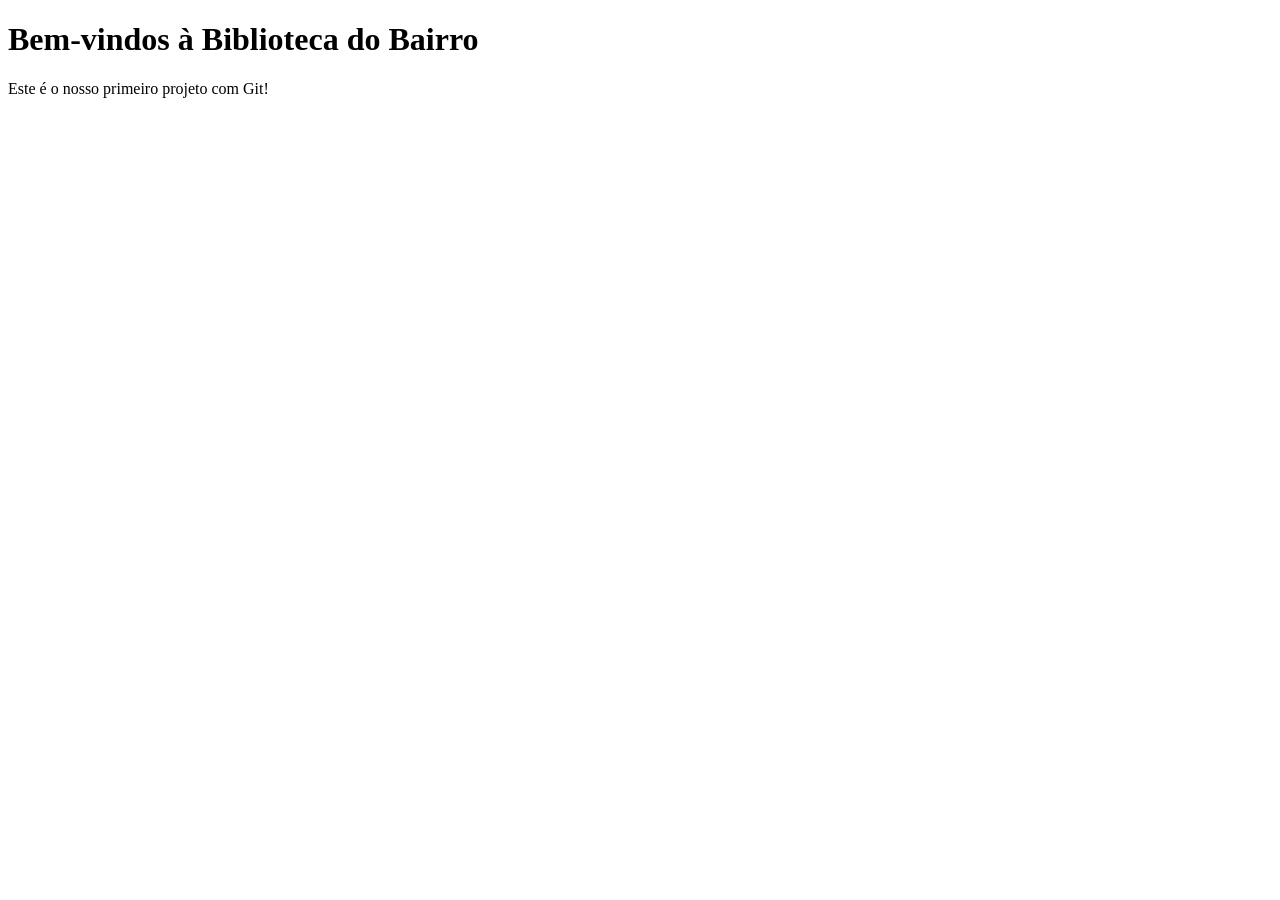
==== index.html @ 57c4ab65 "Corrigir pagina inicial do site" ====
<!DOCTYPE html>
<html lang="pt">
<head>
    <meta charset="UTF-8">
    <title>Biblioteca do Bairro</title>
</head>
<body>
    <h1>Bem-vindos à Biblioteca do Bairro</h1>
    <p>Este é o nosso primeiro projeto com Git!</p>
</body>
</html>
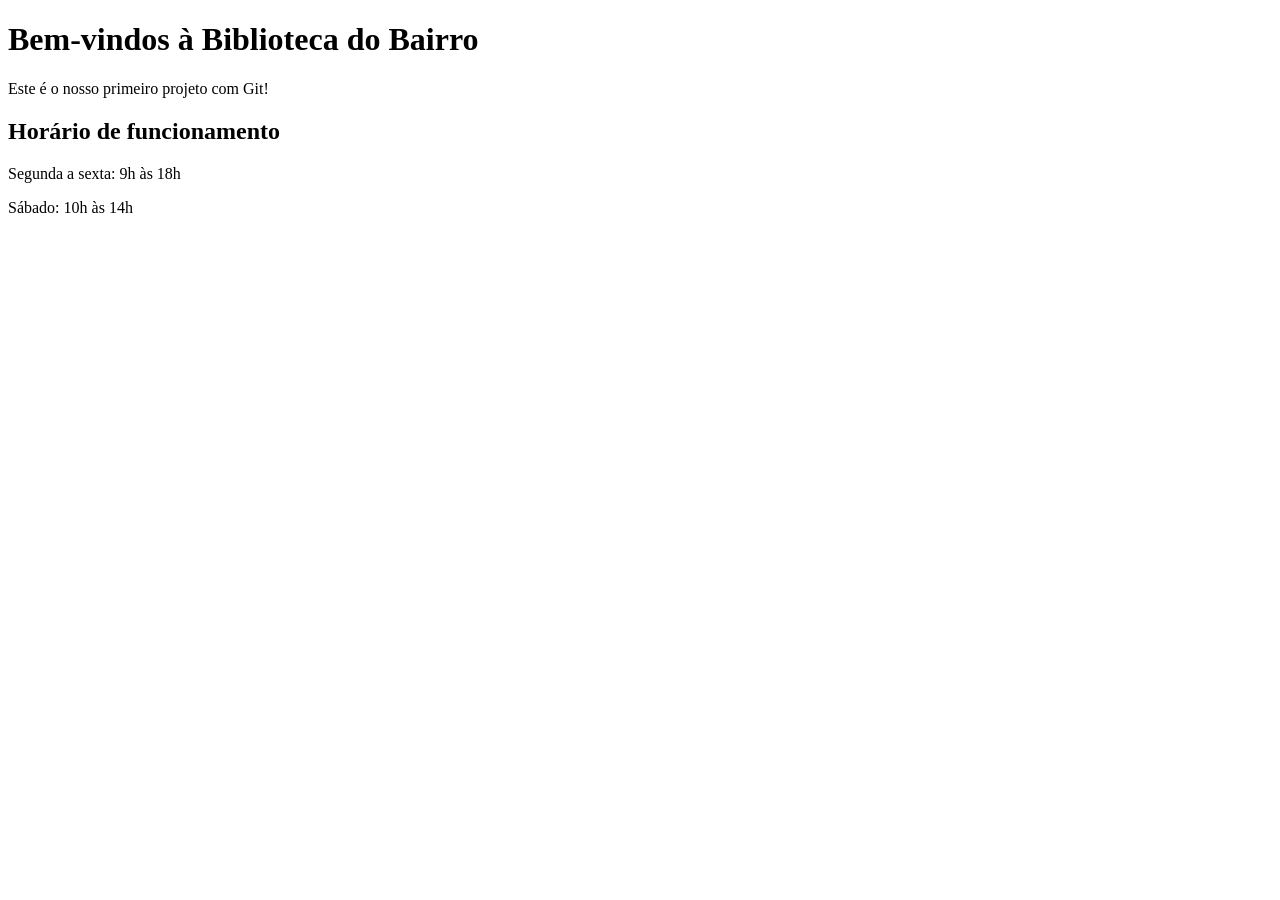
==== commit 1d11bf25: "Adicionar horarios da biblioteca" ====
--- a/index.html
+++ b/index.html
@@ -7,5 +7,9 @@
 <body>
     <h1>Bem-vindos à Biblioteca do Bairro</h1>
     <p>Este é o nosso primeiro projeto com Git!</p>
+
+    <h2>Horário de funcionamento</h2>
+    <p>Segunda a sexta: 9h às 18h</p>
+    <p>Sábado: 10h às 14h</p>
 </body>
 </html>
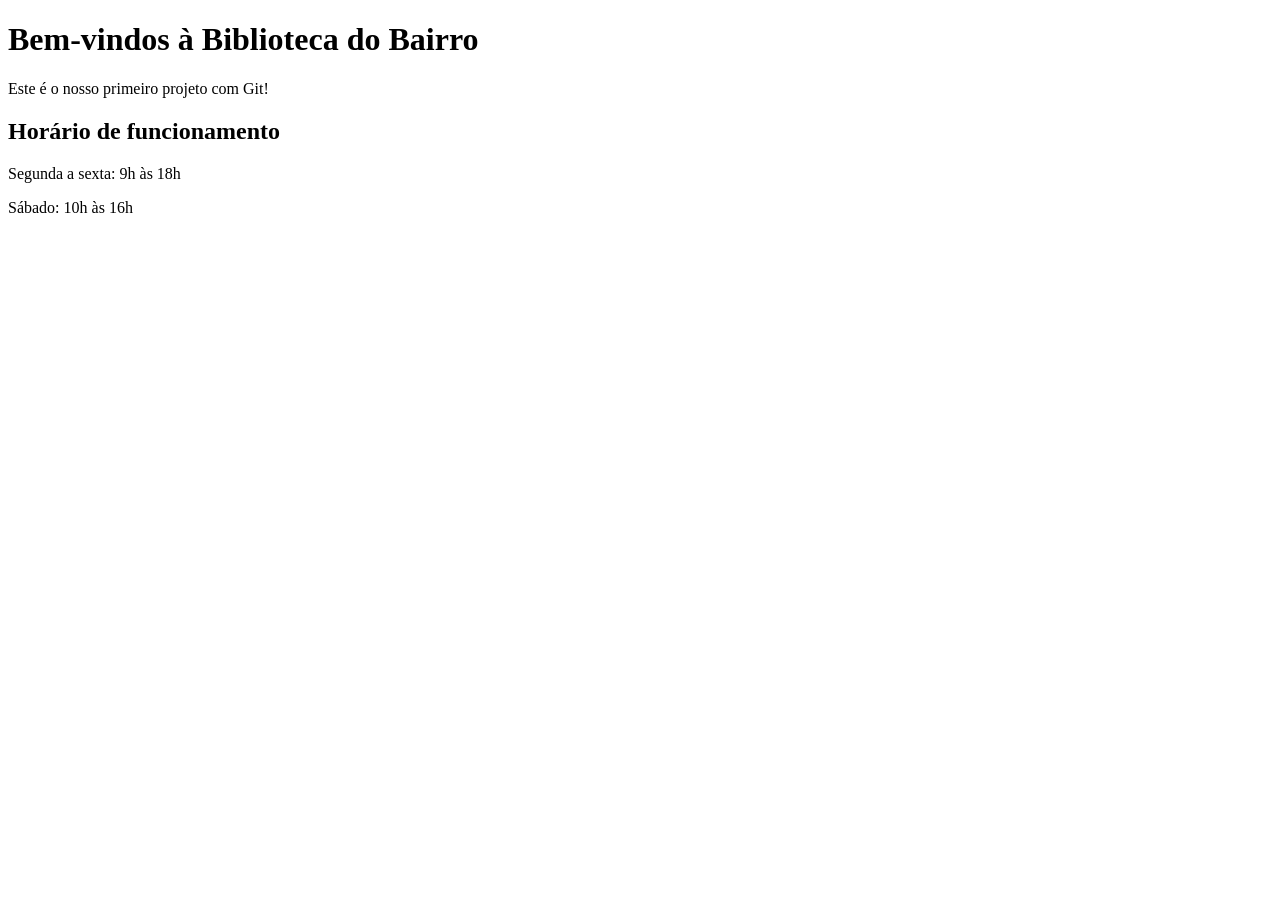
==== commit 008e603a: "Atualizar horario de sabado" ====
--- a/index.html
+++ b/index.html
@@ -10,6 +10,6 @@
 
     <h2>Horário de funcionamento</h2>
     <p>Segunda a sexta: 9h às 18h</p>
-    <p>Sábado: 10h às 14h</p>
+    <p>Sábado: 10h às 16h</p>
 </body>
 </html>
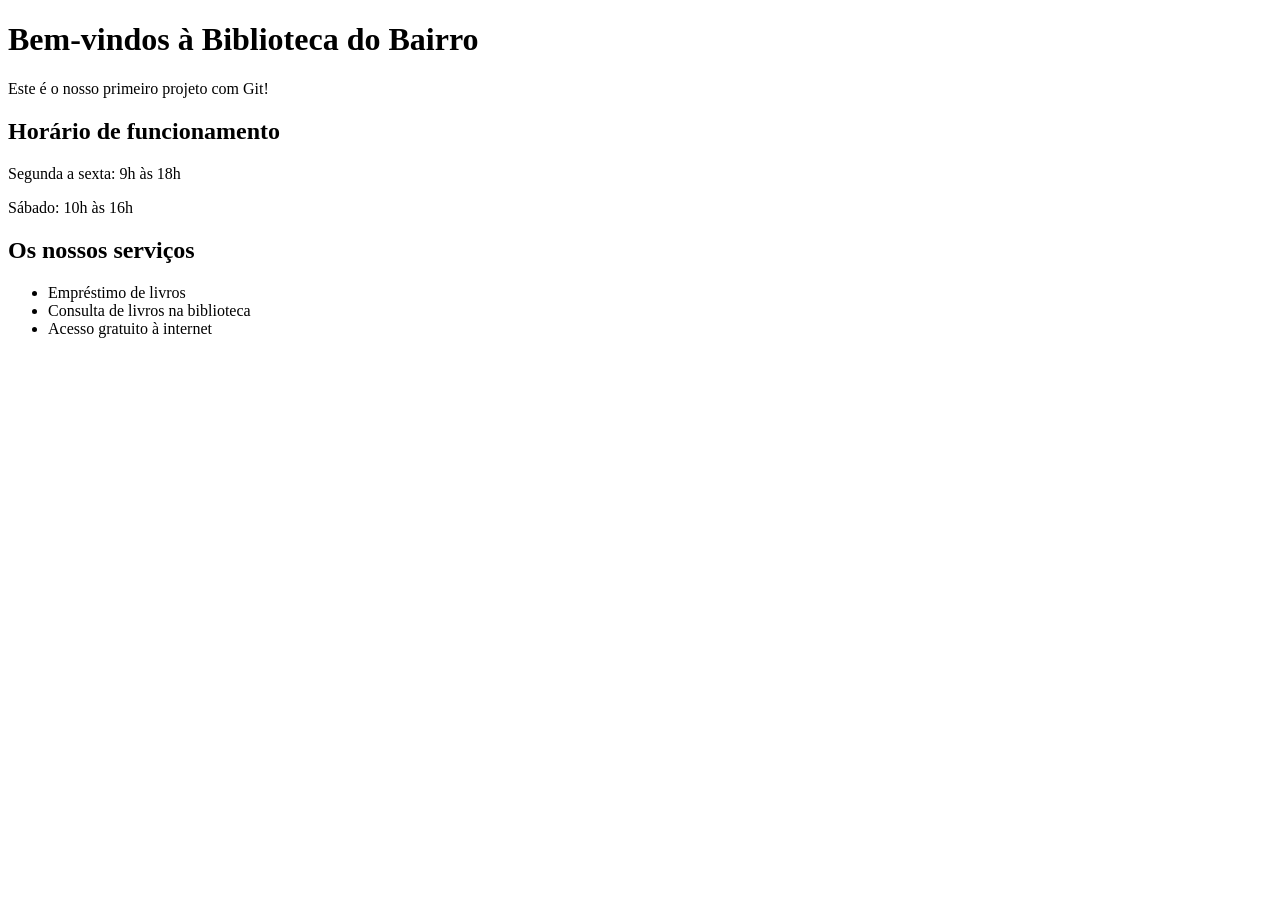
==== commit a1ff8547: "Adicionar servicos da biblioteca" ====
--- a/index.html
+++ b/index.html
@@ -11,5 +11,11 @@
     <h2>Horário de funcionamento</h2>
     <p>Segunda a sexta: 9h às 18h</p>
     <p>Sábado: 10h às 16h</p>
+    <h2>Os nossos serviços</h2>
+<ul>
+    <li>Empréstimo de livros</li>
+    <li>Consulta de livros na biblioteca</li>
+    <li>Acesso gratuito à internet</li>
+</ul>
 </body>
 </html>
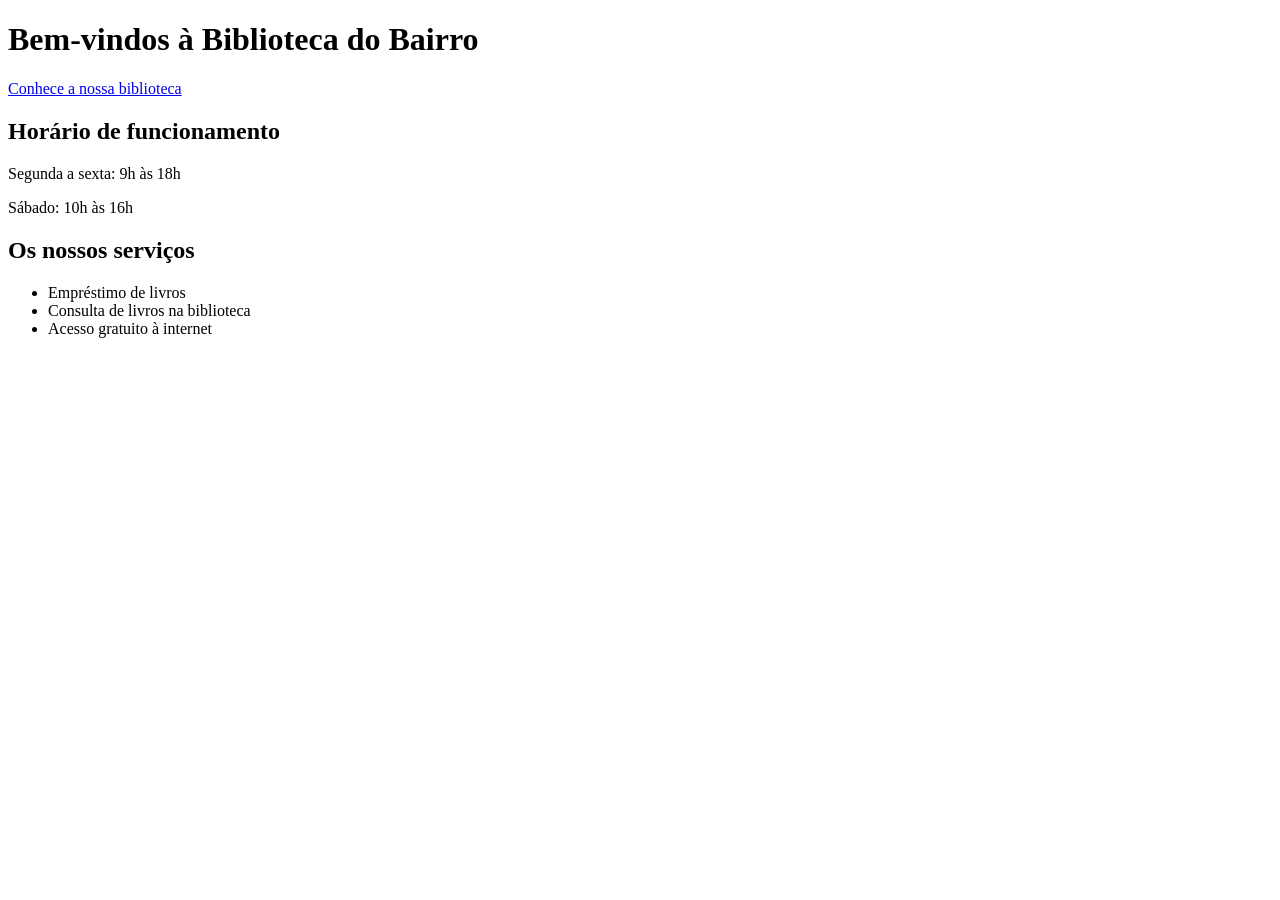
==== commit 021955a5: "Adicionar link para pagina sobre" ====
--- a/index.html
+++ b/index.html
@@ -6,7 +6,7 @@
 </head>
 <body>
     <h1>Bem-vindos à Biblioteca do Bairro</h1>
-    <p>Este é o nosso primeiro projeto com Git!</p>
+    <p><a href="sobre.html">Conhece a nossa biblioteca</a></p>
 
     <h2>Horário de funcionamento</h2>
     <p>Segunda a sexta: 9h às 18h</p>
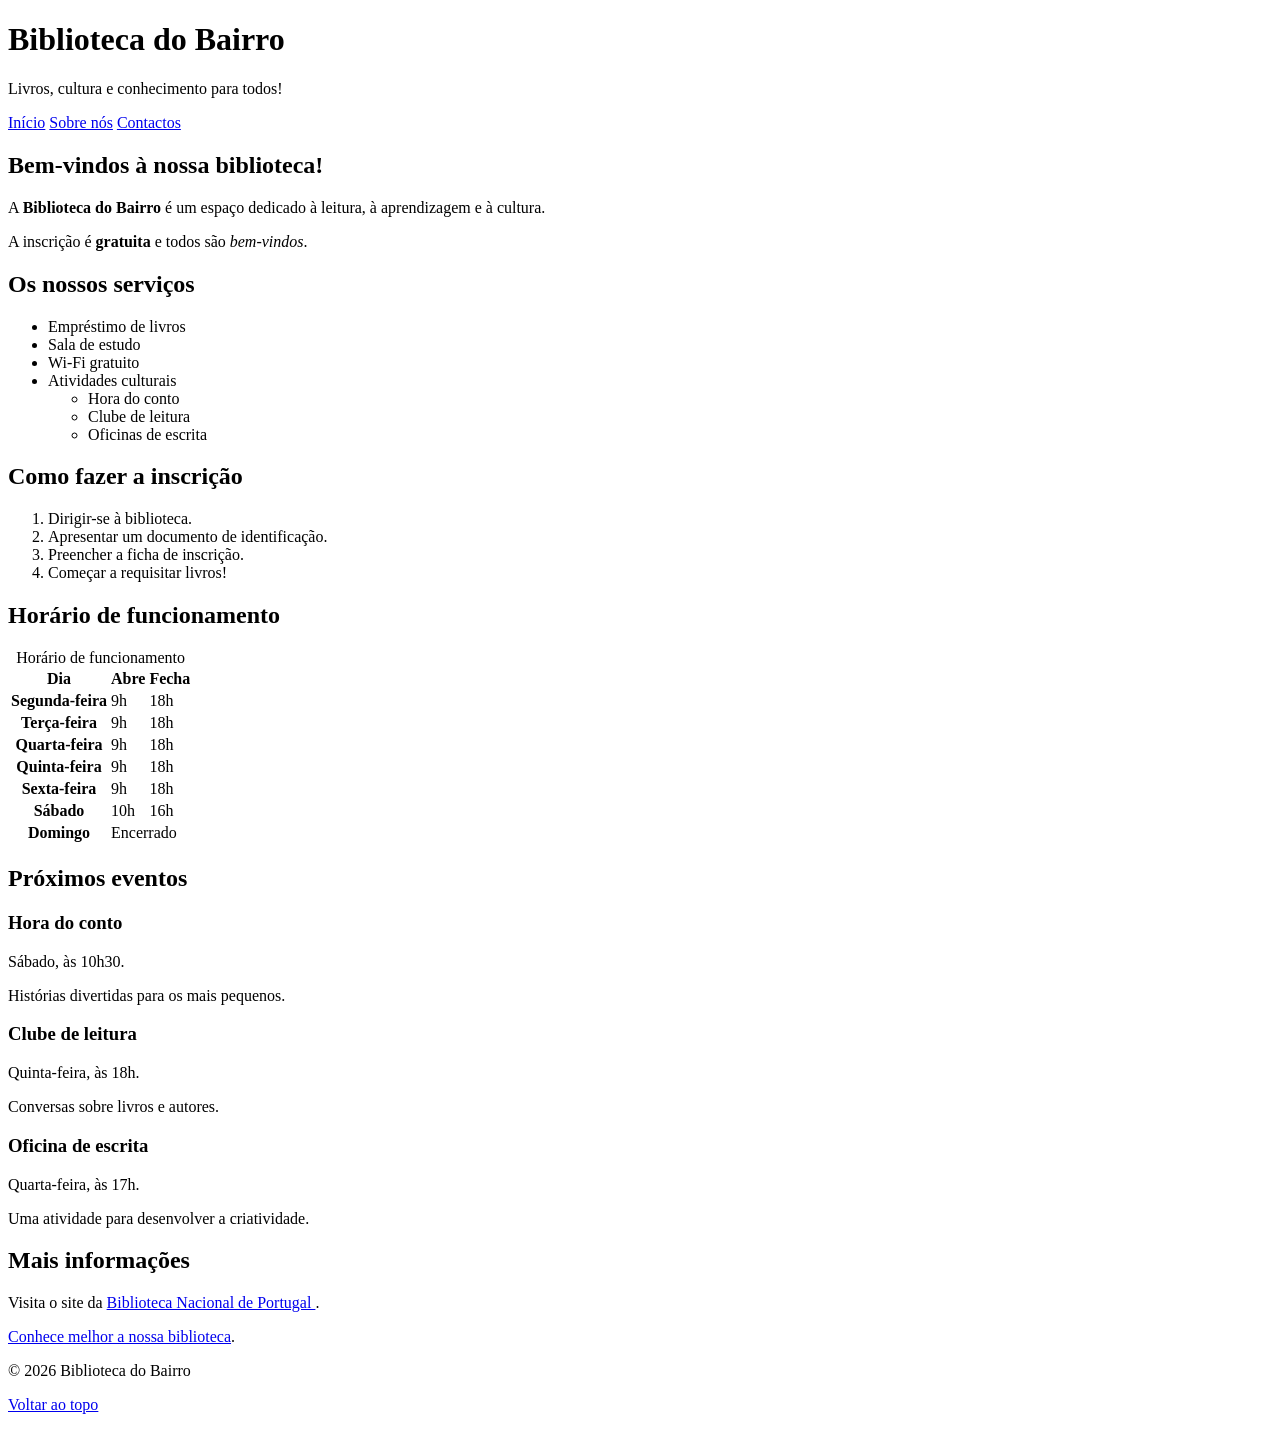
==== commit f5141dcb: "Atualizar pagina inicial com HTML" ====
--- a/index.html
+++ b/index.html
@@ -1,21 +1,163 @@
+
 <!DOCTYPE html>
-<html lang="pt">
+<html lang="pt-PT">
 <head>
     <meta charset="UTF-8">
+    <meta name="viewport" content="width=device-width, initial-scale=1.0">
+    <meta name="description" content="Biblioteca do Bairro: livros, leitura, atividades e serviços para a comunidade.">
     <title>Biblioteca do Bairro</title>
+    <link rel="stylesheet" href="estilos.css">
 </head>
 <body>
-    <h1>Bem-vindos à Biblioteca do Bairro</h1>
-    <p><a href="sobre.html">Conhece a nossa biblioteca</a></p>
 
-    <h2>Horário de funcionamento</h2>
-    <p>Segunda a sexta: 9h às 18h</p>
-    <p>Sábado: 10h às 16h</p>
-    <h2>Os nossos serviços</h2>
-<ul>
-    <li>Empréstimo de livros</li>
-    <li>Consulta de livros na biblioteca</li>
-    <li>Acesso gratuito à internet</li>
-</ul>
+    <header id="topo">
+        <h1>Biblioteca do Bairro</h1>
+        <p class="destaque">Livros, cultura e conhecimento para todos!</p>
+
+        <nav aria-label="Menu principal">
+            <a href="index.html">Início</a>
+            <a href="sobre.html">Sobre nós</a>
+            <a href="contactos.html">Contactos</a>
+        </nav>
+    </header>
+
+    <main>
+        <section aria-labelledby="boas-vindas">
+            <h2 id="boas-vindas">Bem-vindos à nossa biblioteca!</h2>
+            <p>
+                A <strong>Biblioteca do Bairro</strong> é um espaço
+                dedicado à leitura, à aprendizagem e à cultura.
+            </p>
+            <p>
+                A inscrição é <strong>gratuita</strong> e todos são
+                <em>bem-vindos</em>.
+            </p>
+        </section>
+
+        <section id="servicos">
+            <h2>Os nossos serviços</h2>
+
+            <ul>
+                <li>Empréstimo de livros</li>
+                <li>Sala de estudo</li>
+                <li>Wi-Fi gratuito</li>
+                <li>
+                    Atividades culturais
+                    <ul>
+                        <li>Hora do conto</li>
+                        <li>Clube de leitura</li>
+                        <li>Oficinas de escrita</li>
+                    </ul>
+                </li>
+            </ul>
+        </section>
+
+        <section id="inscricao">
+            <h2>Como fazer a inscrição</h2>
+
+            <ol>
+                <li>Dirigir-se à biblioteca.</li>
+                <li>Apresentar um documento de identificação.</li>
+                <li>Preencher a ficha de inscrição.</li>
+                <li>Começar a requisitar livros!</li>
+            </ol>
+        </section>
+
+        <section id="horario">
+            <h2>Horário de funcionamento</h2>
+
+            <table>
+                <caption>Horário de funcionamento</caption>
+                <thead>
+                    <tr>
+                        <th scope="col">Dia</th>
+                        <th scope="col">Abre</th>
+                        <th scope="col">Fecha</th>
+                    </tr>
+                </thead>
+                <tbody>
+                    <tr>
+                        <th scope="row">Segunda-feira</th>
+                        <td>9h</td>
+                        <td>18h</td>
+                    </tr>
+                    <tr>
+                        <th scope="row">Terça-feira</th>
+                        <td>9h</td>
+                        <td>18h</td>
+                    </tr>
+                    <tr>
+                        <th scope="row">Quarta-feira</th>
+                        <td>9h</td>
+                        <td>18h</td>
+                    </tr>
+                    <tr>
+                        <th scope="row">Quinta-feira</th>
+                        <td>9h</td>
+                        <td>18h</td>
+                    </tr>
+                    <tr>
+                        <th scope="row">Sexta-feira</th>
+                        <td>9h</td>
+                        <td>18h</td>
+                    </tr>
+                    <tr>
+                        <th scope="row">Sábado</th>
+                        <td>10h</td>
+                        <td>16h</td>
+                    </tr>
+                    <tr>
+                        <th scope="row">Domingo</th>
+                        <td colspan="2">Encerrado</td>
+                    </tr>
+                </tbody>
+            </table>
+        </section>
+
+        <section id="eventos">
+            <h2>Próximos eventos</h2>
+
+            <div class="cartoes">
+                <article class="cartao">
+                    <h3>Hora do conto</h3>
+                    <p>Sábado, às 10h30.</p>
+                    <p>Histórias divertidas para os mais pequenos.</p>
+                </article>
+
+                <article class="cartao">
+                    <h3>Clube de leitura</h3>
+                    <p>Quinta-feira, às 18h.</p>
+                    <p>Conversas sobre livros e autores.</p>
+                </article>
+
+                <article class="cartao">
+                    <h3>Oficina de escrita</h3>
+                    <p>Quarta-feira, às 17h.</p>
+                    <p>Uma atividade para desenvolver a criatividade.</p>
+                </article>
+            </div>
+        </section>
+
+        <section id="ligacoes">
+            <h2>Mais informações</h2>
+            <p>
+                Visita o site da
+                <a href="https://www.bnportugal.gov.pt"
+                   target="_blank"
+                   rel="noopener noreferrer">
+                    Biblioteca Nacional de Portugal
+                </a>.
+            </p>
+            <p>
+                <a href="sobre.html">Conhece melhor a nossa biblioteca</a>.
+            </p>
+        </section>
+    </main>
+
+    <footer>
+        <p>&copy; 2026 Biblioteca do Bairro</p>
+        <p><a href="#topo">Voltar ao topo</a></p>
+    </footer>
+
 </body>
-</html>+</html>
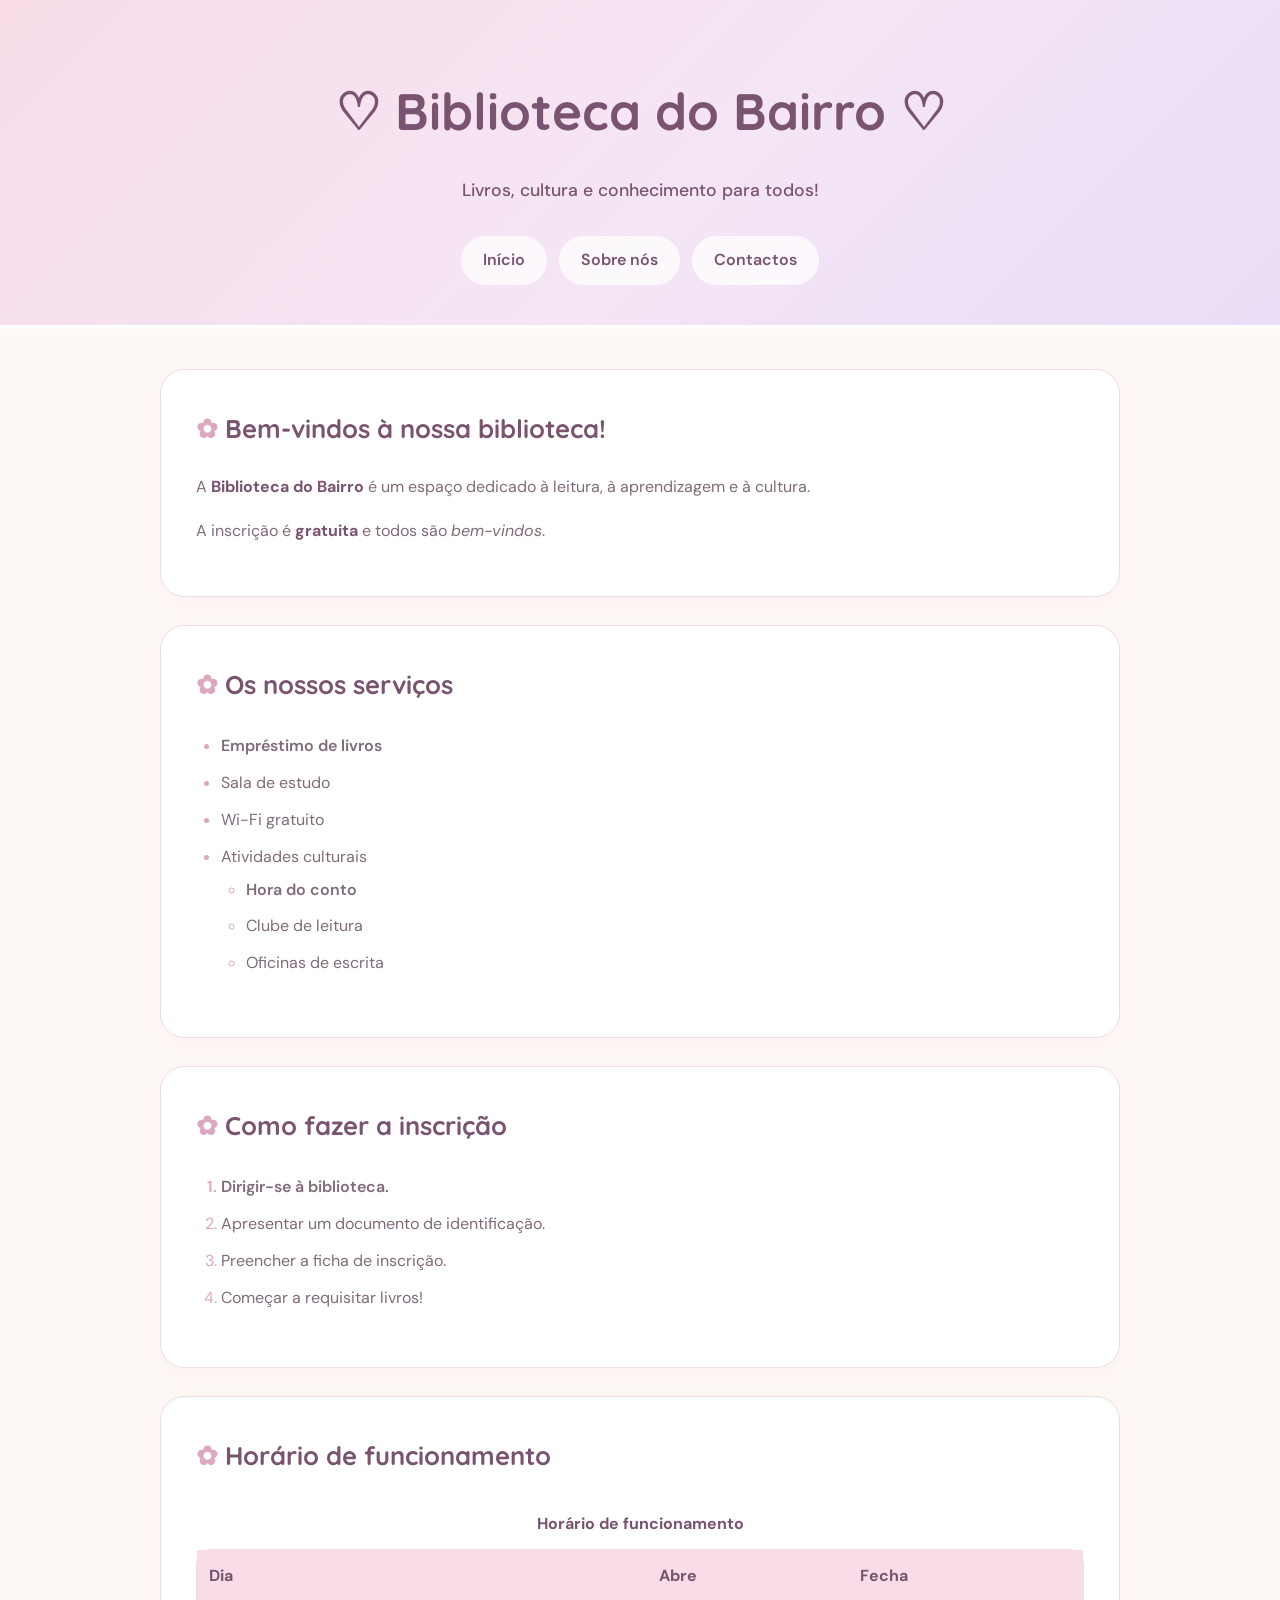
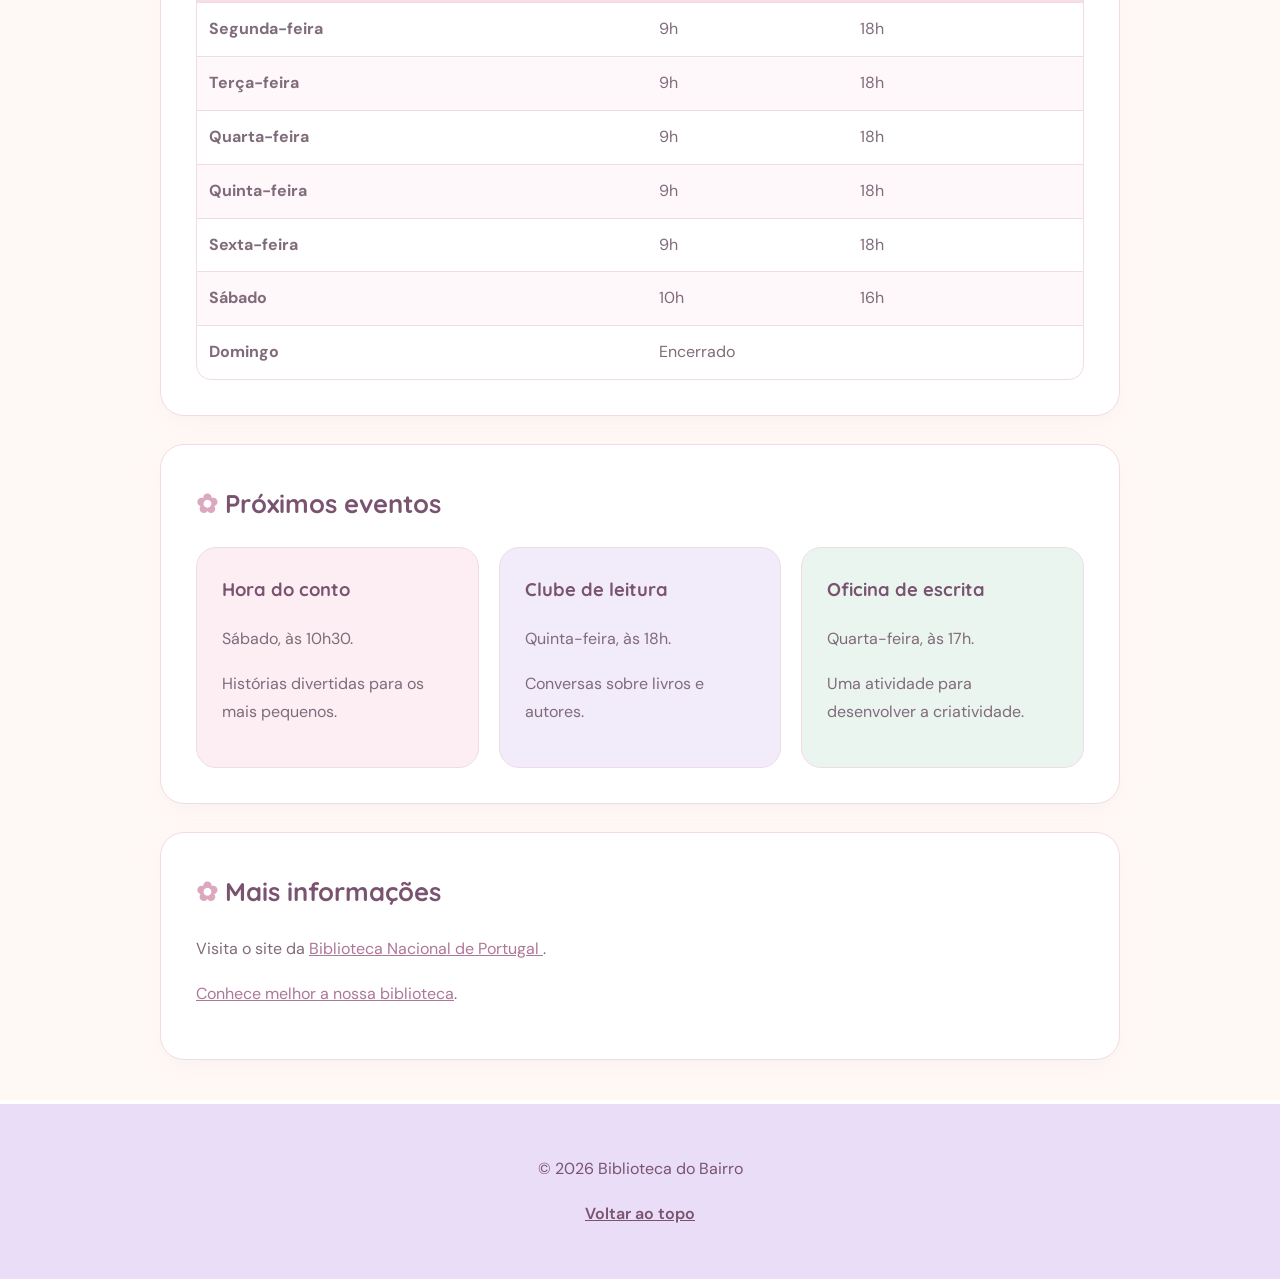
==== commit a8be980a: "Adicionar exercicios JavaScript" ====
--- a/index.html
+++ b/index.html
@@ -7,6 +7,7 @@
     <meta name="description" content="Biblioteca do Bairro: livros, leitura, atividades e serviços para a comunidade.">
     <title>Biblioteca do Bairro</title>
     <link rel="stylesheet" href="estilos.css">
+    <script src="app.js" defer></script>
 </head>
 <body>
 
--- a/estilos.css
+++ b/estilos.css
@@ -0,0 +1,387 @@
+
+/* 🌷 Biblioteca do Bairro — Pastel Edition 🌷 */
+
+@import url('https://fonts.googleapis.com/css2?family=DM+Sans:wght@400;500;600;700&family=Quicksand:wght@400;500;600;700&display=swap');
+
+:root {
+    --rosa: #f8dde8;
+    --rosa-claro: #fceef3;
+    --lilas: #e9ddf7;
+    --creme: #fff9f6;
+    --menta: #dcefe5;
+    --branco: #ffffff;
+    --texto: #79536f;
+    --texto-suave: #806b7a;
+    --borda: #f0dce7;
+    --destaque: #a77b99;
+}
+
+* {
+    box-sizing: border-box;
+}
+
+html {
+    scroll-behavior: smooth;
+}
+
+body {
+    margin: 0;
+    background: var(--creme);
+    color: var(--texto-suave);
+    font-family: 'DM Sans', sans-serif;
+    font-size: 1rem;
+    line-height: 1.8;
+}
+
+/* 🎀 Cabeçalho */
+
+header {
+    background: linear-gradient(
+        135deg,
+        #f8dde8 0%,
+        #f5e6f5 55%,
+        #e9ddf7 100%
+    );
+    padding: 65px 20px 40px;
+    text-align: center;
+    border-bottom: 4px solid white;
+}
+
+h1, h2, h3 {
+    font-family: 'Quicksand', sans-serif;
+    color: var(--texto);
+}
+
+h1 {
+    font-size: clamp(2rem, 5vw, 3.2rem);
+    margin: 0 0 12px;
+    font-weight: 700;
+}
+
+header h1::before {
+    content: "♡ ";
+}
+
+header h1::after {
+    content: " ♡";
+}
+
+.destaque {
+    color: var(--texto);
+    font-size: 1.1rem;
+    font-weight: 500;
+}
+
+/* 🌸 Menu */
+
+nav {
+    display: flex;
+    justify-content: center;
+    flex-wrap: wrap;
+    gap: 12px;
+    margin-top: 30px;
+}
+
+nav a {
+    background: rgba(255, 255, 255, 0.75);
+    color: var(--texto);
+    padding: 10px 22px;
+    border-radius: 30px;
+    text-decoration: none;
+    font-weight: 600;
+    transition: 0.3s;
+}
+
+nav a:hover {
+    background: white;
+    color: var(--destaque);
+    transform: translateY(-3px);
+    box-shadow: 0 5px 15px #d6a6c255;
+}
+
+/* 🧁 Conteúdo */
+
+main {
+    max-width: 1000px;
+    margin: 40px auto;
+    padding: 0 20px;
+}
+
+section {
+    background: var(--branco);
+    padding: 35px;
+    margin-bottom: 28px;
+    border: 1px solid var(--borda);
+    border-radius: 24px;
+    box-shadow: 0 8px 25px #d9b8c51a;
+}
+
+h2 {
+    font-size: 1.6rem;
+    margin-top: 0;
+}
+
+h2::before {
+    content: "✿ ";
+    color: #dba8bf;
+}
+
+h3 {
+    font-size: 1.15rem;
+}
+
+p {
+    margin-bottom: 15px;
+}
+
+strong {
+    color: var(--texto);
+}
+
+a {
+    color: #ad7798;
+}
+
+a:hover {
+    color: #8c5b80;
+}
+
+ul, ol {
+    padding-left: 25px;
+}
+
+li {
+    padding: 4px 0;
+}
+
+li::marker {
+    color: #dba8bf;
+}
+
+li:first-child {
+    font-weight: 600;
+}
+
+/* 🍓 Cartões */
+
+.cartoes {
+    display: flex;
+    flex-wrap: wrap;
+    gap: 20px;
+}
+
+.cartao {
+    flex: 1 1 220px;
+    background: var(--rosa-claro);
+    border: 1px solid var(--borda);
+    border-radius: 20px;
+    padding: 25px;
+    transition: 0.3s;
+}
+
+.cartao:nth-child(2) {
+    background: #f1ebfa;
+}
+
+.cartao:nth-child(3) {
+    background: #eaf5ef;
+}
+
+.cartao:hover {
+    transform: translateY(-5px);
+    box-shadow: 0 10px 20px #d9b8c540;
+}
+
+.cartao h3 {
+    margin-top: 0;
+}
+
+/* 📖 Tabelas */
+
+table {
+    width: 100%;
+    border-collapse: separate;
+    border-spacing: 0;
+    margin-top: 20px;
+    overflow: hidden;
+    border-radius: 15px;
+    border: 1px solid var(--borda);
+}
+
+caption {
+    font-weight: 700;
+    color: var(--texto);
+    padding: 10px;
+}
+
+th, td {
+    padding: 12px;
+    text-align: left;
+    border-bottom: 1px solid var(--borda);
+}
+
+thead {
+    background: var(--rosa);
+    color: var(--texto);
+}
+
+tbody tr:nth-child(even) {
+    background: #fff8fb;
+}
+
+tbody tr:last-child th,
+tbody tr:last-child td {
+    border-bottom: none;
+}
+
+/* 💌 Formulários */
+
+form {
+    max-width: 600px;
+    margin: 0 auto;
+}
+
+form label {
+    color: var(--texto);
+    font-weight: 600;
+}
+
+input[type="text"],
+input[type="email"],
+select,
+textarea {
+    width: 100%;
+    padding: 13px 16px;
+    margin-top: 6px;
+    background: #fffbfd;
+    border: 2px solid var(--borda);
+    border-radius: 14px;
+    color: var(--texto);
+    font: inherit;
+    transition: 0.2s;
+}
+
+input:focus,
+select:focus,
+textarea:focus {
+    outline: none;
+    border-color: #d8a9c5;
+    box-shadow: 0 0 0 4px #f8dde880;
+}
+
+textarea {
+    resize: vertical;
+}
+
+button,
+.botao {
+    display: inline-block;
+    background: var(--rosa);
+    color: var(--texto);
+    padding: 13px 28px;
+    border: none;
+    border-radius: 30px;
+    font: inherit;
+    font-weight: 700;
+    text-decoration: none;
+    cursor: pointer;
+    transition: 0.3s;
+}
+
+button:hover,
+.botao:hover {
+    background: var(--lilas);
+    transform: translateY(-2px);
+}
+
+button:focus-visible,
+a:focus-visible {
+    outline: 3px solid var(--destaque);
+    outline-offset: 3px;
+}
+
+/* 🗺️ Mapa e imagens */
+
+iframe {
+    max-width: 100%;
+    border: none;
+    border-radius: 18px;
+}
+
+img {
+    max-width: 100%;
+    height: auto;
+}
+
+figure {
+    margin: 20px 0;
+}
+
+figcaption {
+    text-align: center;
+    font-size: 0.9rem;
+    color: var(--texto-suave);
+}
+
+/* 🌷 Rodapé */
+
+footer {
+    background: var(--lilas);
+    color: var(--texto);
+    padding: 35px 20px;
+    text-align: center;
+    border-top: 4px solid white;
+}
+
+footer a {
+    color: var(--texto);
+    font-weight: 600;
+}
+
+/* 📱 Telemóveis */
+
+@media (max-width: 600px) {
+    header {
+        padding: 45px 15px 30px;
+    }
+
+    main {
+        margin: 25px auto;
+        padding: 0 12px;
+    }
+
+    section {
+        padding: 22px;
+        border-radius: 18px;
+    }
+
+    nav {
+        gap: 8px;
+    }
+
+    nav a {
+        padding: 8px 14px;
+        font-size: 0.9rem;
+    }
+
+    .cartoes {
+        flex-direction: column;
+    }
+
+    th, td {
+        padding: 8px;
+        font-size: 0.85rem;
+    }
+}
+
+@media (prefers-reduced-motion: reduce) {
+    html {
+        scroll-behavior: auto;
+    }
+
+    *,
+    *::before,
+    *::after {
+        transition: none !important;
+    }
+}
